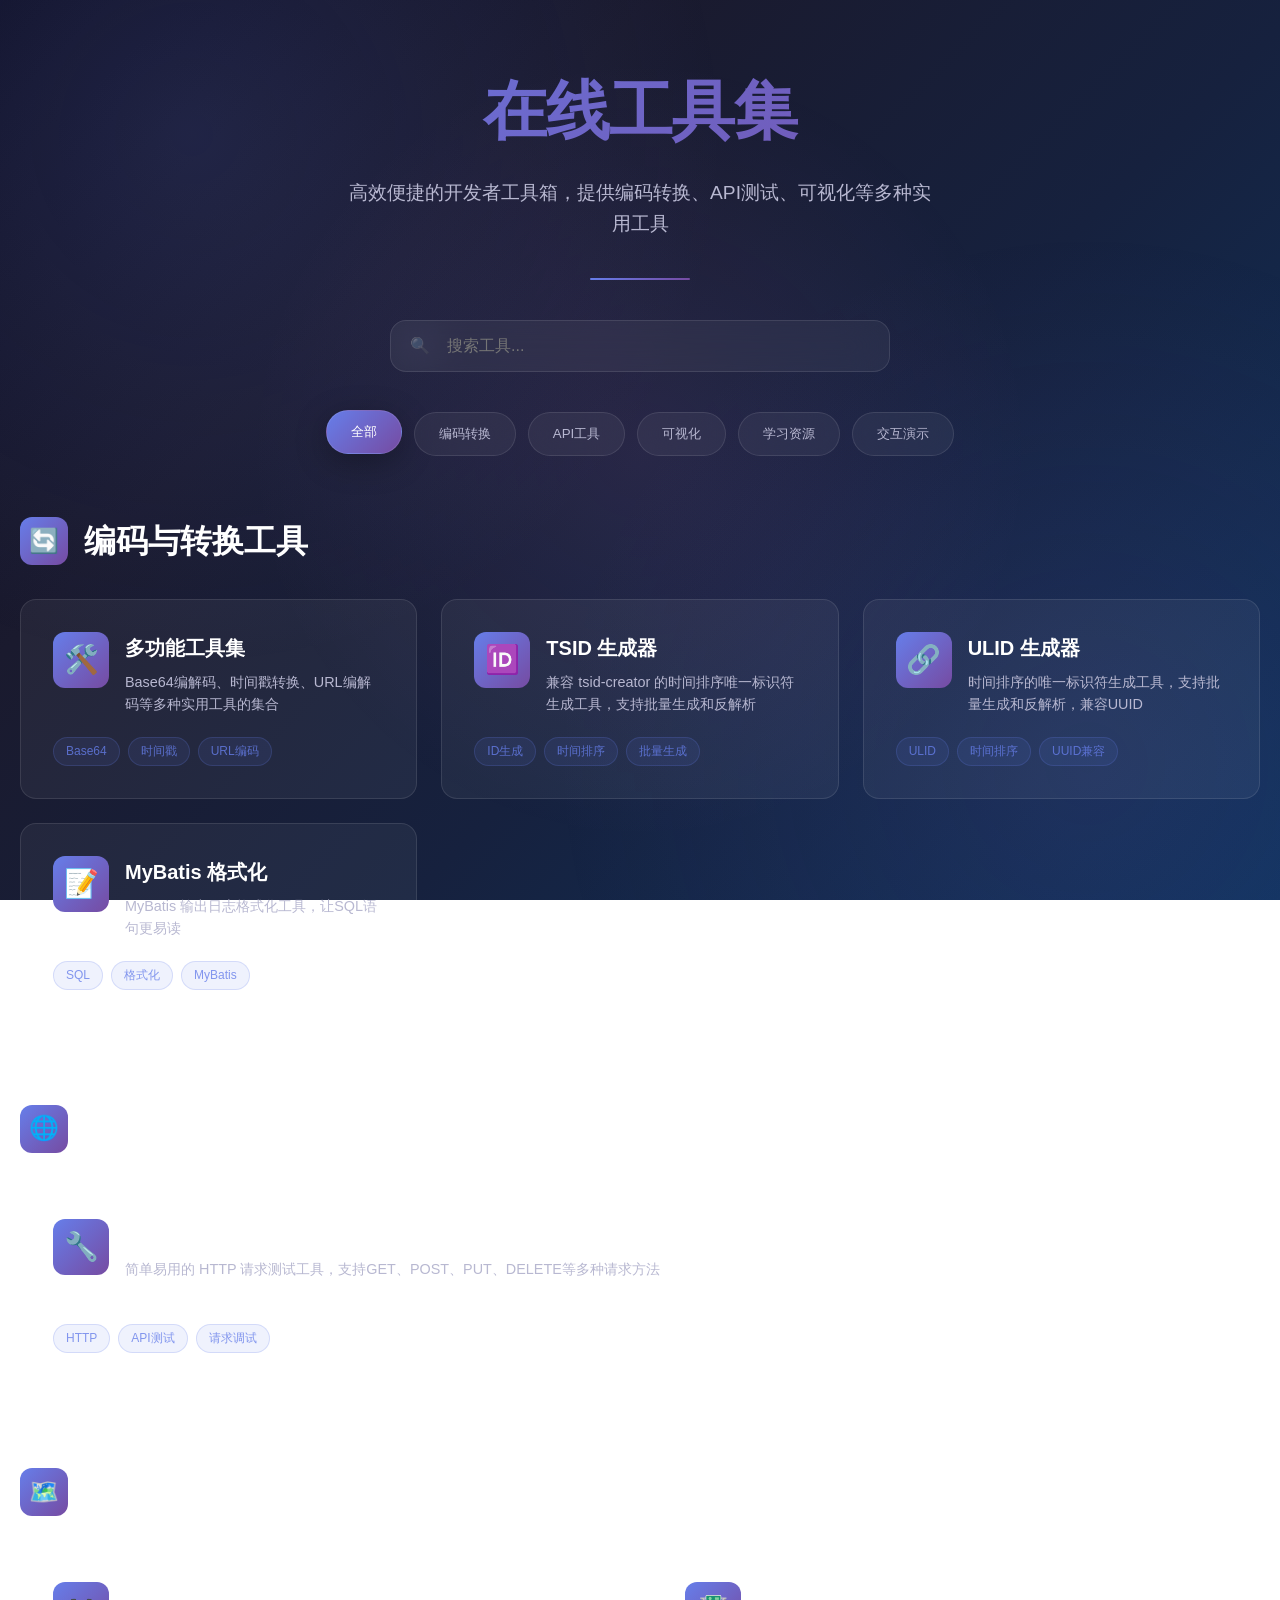
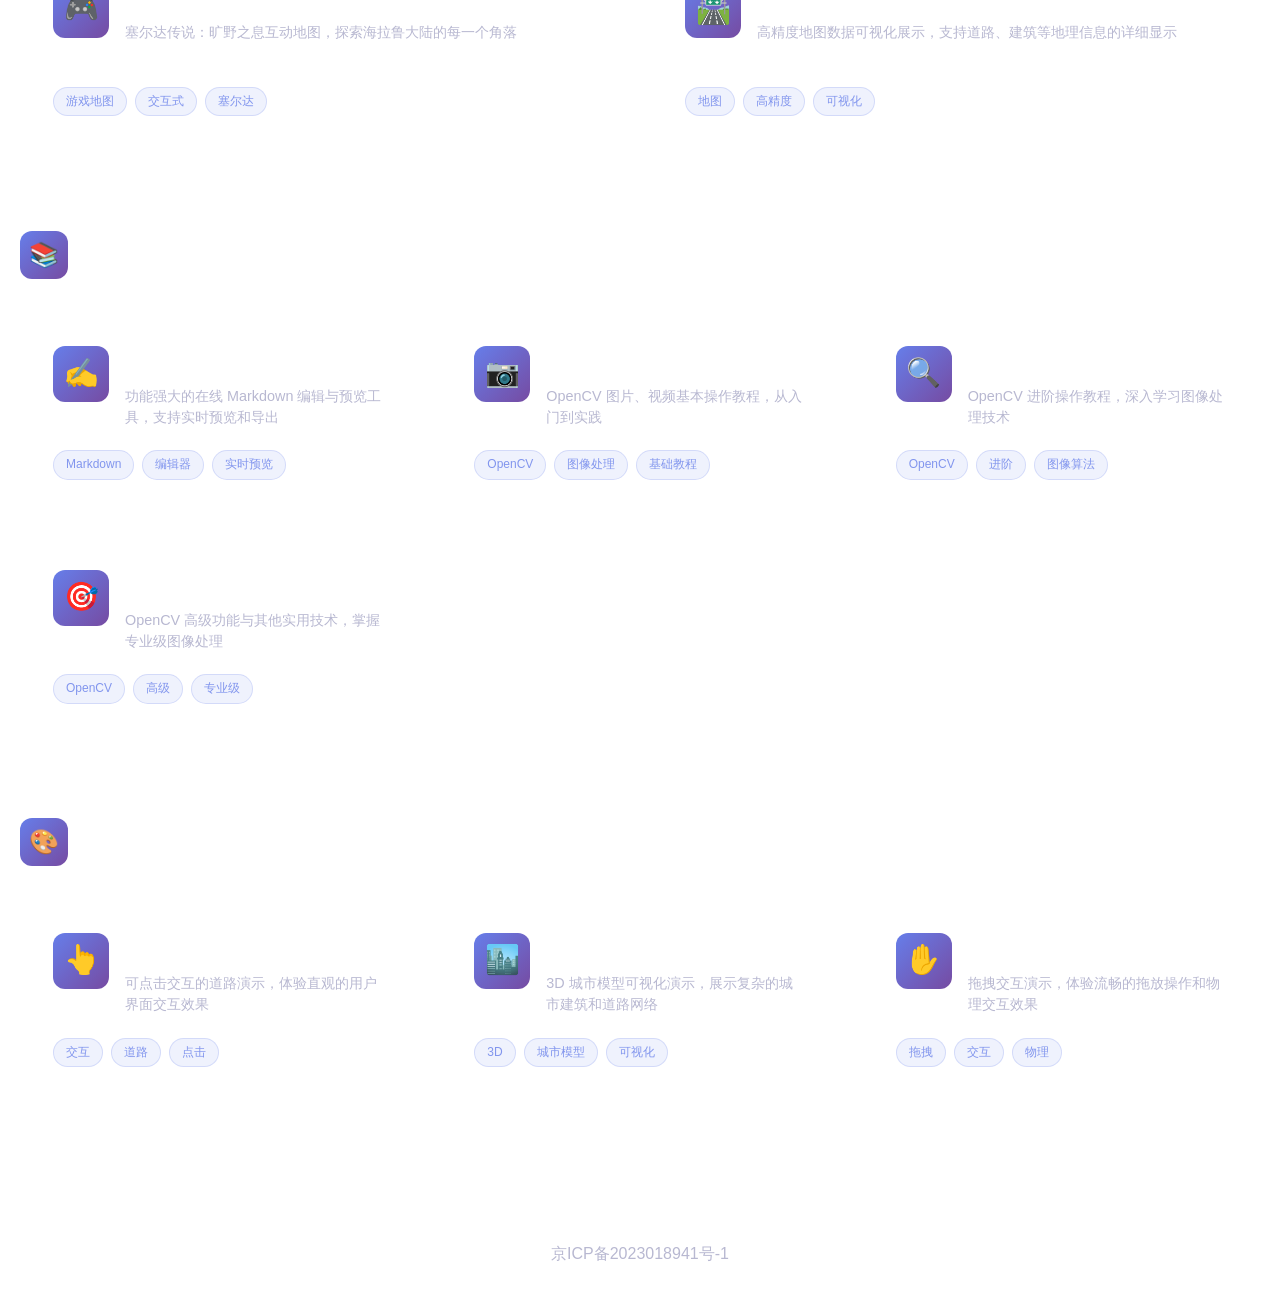
==== index.html @ 2cf4e33a "init" ====
<!DOCTYPE html>
<html lang="zh-CN">
<head>
    <meta charset="UTF-8">
    <meta name="viewport" content="width=device-width, initial-scale=1.0">
    <title>在线工具集 - 高效便捷的开发者工具箱</title>
    <script type="text/javascript">
        (function(c,l,a,r,i,t,y){
            c[a]=c[a]||function(){(c[a].q=c[a].q||[]).push(arguments)};
            t=l.createElement(r);t.async=1;t.src="https://www.clarity.ms/tag/"+i;
            y=l.getElementsByTagName(r)[0];y.parentNode.insertBefore(t,y);
        })(window, document, "clarity", "script", "nt3awcx6ci");
    </script>
    <style>
        :root {
            --primary: linear-gradient(135deg, #667eea 0%, #764ba2 100%);
            --secondary: linear-gradient(135deg, #f093fb 0%, #f5576c 100%);
            --success: linear-gradient(135deg, #4facfe 0%, #00f2fe 100%);
            --warning: linear-gradient(135deg, #43e97b 0%, #38f9d7 100%);
            --info: linear-gradient(135deg, #fa709a 0%, #fee140 100%);
            --dark: linear-gradient(135deg, #2c3e50 0%, #34495e 100%);
            
            --bg-primary: #0f0f23;
            --bg-secondary: #1a1a2e;
            --bg-card: rgba(255, 255, 255, 0.05);
            --text-primary: #ffffff;
            --text-secondary: #b8b8d1;
            --border: rgba(255, 255, 255, 0.1);
            --shadow: 0 8px 32px rgba(0, 0, 0, 0.3);
            --shadow-hover: 0 16px 64px rgba(0, 0, 0, 0.4);
            
            --radius: 16px;
            --transition: all 0.4s cubic-bezier(0.25, 0.46, 0.45, 0.94);
        }

        * {
            margin: 0;
            padding: 0;
            box-sizing: border-box;
        }

        body {
            font-family: 'SF Pro Display', -apple-system, BlinkMacSystemFont, 'Segoe UI', Roboto, sans-serif;
            background: var(--bg-primary);
            color: var(--text-primary);
            line-height: 1.6;
            overflow-x: hidden;
        }

        /* 粒子背景画布 */
        #particles-canvas {
            position: fixed;
            top: 0;
            left: 0;
            width: 100%;
            height: 100%;
            z-index: -2;
            pointer-events: none;
        }

        /* 背景渐变 */
        body {
            background: linear-gradient(135deg, #0f0f23 0%, #1a1a2e 30%, #16213e 60%, #0f3460 100%);
            background-attachment: fixed;
        }

        /* 环境光效 */
        body::before {
            content: '';
            position: fixed;
            top: 0;
            left: 0;
            width: 100%;
            height: 100%;
            background: 
                radial-gradient(circle at 15% 15%, rgba(102, 126, 234, 0.15) 0%, transparent 40%),
                radial-gradient(circle at 85% 85%, rgba(118, 75, 162, 0.12) 0%, transparent 40%),
                radial-gradient(circle at 50% 50%, rgba(240, 147, 251, 0.08) 0%, transparent 50%);
            z-index: -1;
            animation: ambientPulse 15s ease-in-out infinite alternate;
            pointer-events: none;
        }

        @keyframes ambientPulse {
            0% { 
                opacity: 0.4;
                transform: scale(0.95);
            }
            100% { 
                opacity: 0.8;
                transform: scale(1.05);
            }
        }

        /* 流星效果 */
        .meteor {
            position: fixed;
            width: 3px;
            height: 3px;
            background: radial-gradient(circle, #ffffff 0%, rgba(102, 126, 234, 0.8) 70%, transparent 100%);
            border-radius: 50%;
            z-index: -1;
            pointer-events: none;
        }

        .meteor::before {
            content: '';
            position: absolute;
            top: 50%;
            left: 50%;
            width: 80px;
            height: 2px;
            background: linear-gradient(90deg, rgba(255, 255, 255, 0.9) 0%, rgba(102, 126, 234, 0.6) 50%, transparent 100%);
            transform: translate(-50%, -50%) rotate(45deg);
            border-radius: 2px;
            box-shadow: 0 0 10px rgba(102, 126, 234, 0.5);
        }

        @keyframes meteorFly {
            0% {
                transform: translate(-100px, 100px);
                opacity: 0;
            }
            10% {
                opacity: 1;
            }
            90% {
                opacity: 1;
            }
            100% {
                transform: translate(calc(100vw + 100px), -100px);
                opacity: 0;
            }
        }

        .container {
            max-width: 1400px;
            margin: 0 auto;
            padding: 0 20px;
        }

        /* 头部区域 */
        .header {
            text-align: center;
            padding: 60px 0 40px;
            position: relative;
        }

        .header::after {
            content: '';
            position: absolute;
            bottom: 0;
            left: 50%;
            transform: translateX(-50%);
            width: 100px;
            height: 2px;
            background: var(--primary);
            border-radius: 2px;
        }

        .header h1 {
            font-size: clamp(2.5rem, 5vw, 4rem);
            font-weight: 700;
            background: var(--primary);
            -webkit-background-clip: text;
            background-clip: text;
            -webkit-text-fill-color: transparent;
            margin-bottom: 16px;
            letter-spacing: -0.02em;
        }

        .header p {
            font-size: 1.2rem;
            color: var(--text-secondary);
            max-width: 600px;
            margin: 0 auto;
        }

        /* 搜索框 */
        .search-container {
            max-width: 500px;
            margin: 40px auto;
            position: relative;
        }

        .search-box {
            width: 100%;
            padding: 16px 24px 16px 56px;
            background: var(--bg-card);
            border: 1px solid var(--border);
            border-radius: var(--radius);
            color: var(--text-primary);
            font-size: 16px;
            backdrop-filter: blur(20px);
            transition: var(--transition);
        }

        .search-box:focus {
            outline: none;
            border-color: rgba(102, 126, 234, 0.5);
            box-shadow: 0 0 0 4px rgba(102, 126, 234, 0.1);
        }

        .search-icon {
            position: absolute;
            left: 20px;
            top: 50%;
            transform: translateY(-50%);
            color: var(--text-secondary);
        }

        /* 分类导航 */
        .category-nav {
            display: flex;
            justify-content: center;
            gap: 12px;
            margin: 40px 0;
            flex-wrap: wrap;
        }

        .category-btn {
            padding: 12px 24px;
            background: var(--bg-card);
            border: 1px solid var(--border);
            border-radius: 50px;
            color: var(--text-secondary);
            text-decoration: none;
            font-weight: 500;
            transition: var(--transition);
            backdrop-filter: blur(20px);
            cursor: pointer;
        }

        .category-btn:hover,
        .category-btn.active {
            background: var(--primary);
            color: white;
            transform: translateY(-2px);
            box-shadow: var(--shadow);
        }

        /* 工具网格 */
        .tools-section {
            margin: 60px 0;
        }

        .category-section {
            margin-bottom: 80px;
            opacity: 0;
            transform: translateY(30px);
            animation: fadeInUp 0.6s ease forwards;
        }

        .category-section:nth-child(2) { animation-delay: 0.1s; }
        .category-section:nth-child(3) { animation-delay: 0.2s; }
        .category-section:nth-child(4) { animation-delay: 0.3s; }
        .category-section:nth-child(5) { animation-delay: 0.4s; }

        @keyframes fadeInUp {
            to {
                opacity: 1;
                transform: translateY(0);
            }
        }

        .category-title {
            font-size: 2rem;
            font-weight: 600;
            margin-bottom: 32px;
            display: flex;
            align-items: center;
            gap: 16px;
        }

        .category-icon {
            width: 48px;
            height: 48px;
            background: var(--primary);
            border-radius: 12px;
            display: flex;
            align-items: center;
            justify-content: center;
            font-size: 24px;
        }

        .tools-grid {
            display: grid;
            grid-template-columns: repeat(auto-fit, minmax(320px, 1fr));
            gap: 24px;
        }

        /* 工具卡片 */
        .tool-card {
            background: var(--bg-card);
            border: 1px solid var(--border);
            border-radius: var(--radius);
            padding: 32px;
            text-decoration: none;
            color: inherit;
            transition: var(--transition);
            backdrop-filter: blur(20px);
            position: relative;
            overflow: hidden;
            cursor: pointer;
            height: 200px;
            display: flex;
            flex-direction: column;
            justify-content: space-between;
        }

        .tool-card::before {
            content: '';
            position: absolute;
            top: 0;
            left: 0;
            right: 0;
            height: 4px;
            background: var(--primary);
            transform: scaleX(0);
            transition: var(--transition);
        }

        .tool-card:hover {
            transform: translateY(-12px) scale(1.02);
            box-shadow: 
                var(--shadow-hover),
                0 0 40px rgba(102, 126, 234, 0.15),
                inset 0 1px 0 rgba(255, 255, 255, 0.1);
            border-color: rgba(102, 126, 234, 0.4);
        }

        .tool-card:hover::before {
            transform: scaleX(1);
            background: linear-gradient(90deg, 
                rgba(102, 126, 234, 0.8) 0%, 
                rgba(118, 75, 162, 0.8) 50%, 
                rgba(102, 126, 234, 0.8) 100%);
            animation: gradientShift 2s ease-in-out infinite;
        }

        .tool-card:hover .tool-icon {
            transform: scale(1.1) rotate(5deg);
            box-shadow: 0 8px 25px rgba(102, 126, 234, 0.3);
        }

        .tool-card:hover .tool-info h3 {
            color: rgba(102, 126, 234, 0.9);
        }

        @keyframes gradientShift {
            0%, 100% { 
                background: linear-gradient(90deg, 
                    rgba(102, 126, 234, 0.8) 0%, 
                    rgba(118, 75, 162, 0.8) 50%, 
                    rgba(102, 126, 234, 0.8) 100%);
            }
            50% { 
                background: linear-gradient(90deg, 
                    rgba(118, 75, 162, 0.8) 0%, 
                    rgba(240, 147, 251, 0.8) 50%, 
                    rgba(118, 75, 162, 0.8) 100%);
            }
        }

        .tool-header {
            display: flex;
            align-items: flex-start;
            gap: 16px;
            margin-bottom: 16px;
        }

        .tool-icon {
            width: 56px;
            height: 56px;
            background: var(--primary);
            border-radius: 12px;
            display: flex;
            align-items: center;
            justify-content: center;
            font-size: 28px;
            flex-shrink: 0;
        }

        .tool-info h3 {
            font-size: 1.25rem;
            font-weight: 600;
            margin-bottom: 8px;
            color: var(--text-primary);
        }

        .tool-info p {
            color: var(--text-secondary);
            font-size: 0.9rem;
            line-height: 1.5;
        }

        .tool-tags {
            display: flex;
            gap: 8px;
            flex-wrap: wrap;
            margin-top: auto;
        }

        .tool-tag {
            padding: 4px 12px;
            background: rgba(102, 126, 234, 0.1);
            border: 1px solid rgba(102, 126, 234, 0.2);
            border-radius: 20px;
            font-size: 0.75rem;
            color: rgba(102, 126, 234, 0.8);
        }

        /* 底部 */
        .footer {
            text-align: center;
            padding: 60px 0 40px;
            border-top: 1px solid var(--border);
            margin-top: 80px;
        }

        .footer a {
            color: var(--text-secondary);
            text-decoration: none;
            transition: var(--transition);
        }

        .footer a:hover {
            color: var(--text-primary);
        }

        /* 响应式设计 */
        @media (max-width: 768px) {
            .container {
                padding: 0 16px;
            }

            .header {
                padding: 40px 0 30px;
            }

            .tools-grid {
                grid-template-columns: 1fr;
                gap: 16px;
            }

            .tool-card {
                padding: 24px;
                height: auto;
                min-height: 160px;
            }

            .category-nav {
                gap: 8px;
            }

            .category-btn {
                padding: 8px 16px;
                font-size: 0.9rem;
            }
        }

        /* 隐藏类 */
        .hidden {
            display: none !important;
        }

        /* 加载动画 */
        .loading {
            opacity: 0.6;
            pointer-events: none;
        }
    </style>
</head>
<body>
    <div class="container">
        <!-- 头部区域 -->
        <header class="header">
            <h1>在线工具集</h1>
            <p>高效便捷的开发者工具箱，提供编码转换、API测试、可视化等多种实用工具</p>
        </header>

        <!-- 搜索框 -->
        <div class="search-container">
            <div class="search-icon">🔍</div>
            <input type="text" class="search-box" placeholder="搜索工具..." id="searchInput">
        </div>

        <!-- 分类导航 -->
        <nav class="category-nav">
            <button class="category-btn active" data-category="all">全部</button>
            <button class="category-btn" data-category="encoding">编码转换</button>
            <button class="category-btn" data-category="api">API工具</button>
            <button class="category-btn" data-category="visual">可视化</button>
            <button class="category-btn" data-category="learning">学习资源</button>
            <button class="category-btn" data-category="demo">交互演示</button>
        </nav>

        <!-- 工具区域 -->
        <main class="tools-section">
            <!-- 编码转换工具 -->
            <section class="category-section" data-category="encoding">
                <h2 class="category-title">
                    <div class="category-icon">🔄</div>
                    编码与转换工具
                </h2>
                <div class="tools-grid">
                    <a href="tools/multi-tools.html" class="tool-card">
                        <div class="tool-header">
                            <div class="tool-icon">🛠️</div>
                            <div class="tool-info">
                                <h3>多功能工具集</h3>
                                <p>Base64编解码、时间戳转换、URL编解码等多种实用工具的集合</p>
                            </div>
                        </div>
                        <div class="tool-tags">
                            <span class="tool-tag">Base64</span>
                            <span class="tool-tag">时间戳</span>
                            <span class="tool-tag">URL编码</span>
                        </div>
                    </a>

                    <a href="tools/js-tsid.html" class="tool-card">
                        <div class="tool-header">
                            <div class="tool-icon">🆔</div>
                            <div class="tool-info">
                                <h3>TSID 生成器</h3>
                                <p>兼容 tsid-creator 的时间排序唯一标识符生成工具，支持批量生成和反解析</p>
                            </div>
                        </div>
                        <div class="tool-tags">
                            <span class="tool-tag">ID生成</span>
                            <span class="tool-tag">时间排序</span>
                            <span class="tool-tag">批量生成</span>
                        </div>
                    </a>

                    <a href="tools/js-ulid.html" class="tool-card">
                        <div class="tool-header">
                            <div class="tool-icon">🔗</div>
                            <div class="tool-info">
                                <h3>ULID 生成器</h3>
                                <p>时间排序的唯一标识符生成工具，支持批量生成和反解析，兼容UUID</p>
                            </div>
                        </div>
                        <div class="tool-tags">
                            <span class="tool-tag">ULID</span>
                            <span class="tool-tag">时间排序</span>
                            <span class="tool-tag">UUID兼容</span>
                        </div>
                    </a>

                    <a href="tools/mybatis-format.html" class="tool-card">
                        <div class="tool-header">
                            <div class="tool-icon">📝</div>
                            <div class="tool-info">
                                <h3>MyBatis 格式化</h3>
                                <p>MyBatis 输出日志格式化工具，让SQL语句更易读</p>
                            </div>
                        </div>
                        <div class="tool-tags">
                            <span class="tool-tag">SQL</span>
                            <span class="tool-tag">格式化</span>
                            <span class="tool-tag">MyBatis</span>
                        </div>
                    </a>
                </div>
            </section>

            <!-- API工具 -->
            <section class="category-section" data-category="api">
                <h2 class="category-title">
                    <div class="category-icon">🌐</div>
                    API 与测试工具
                </h2>
                <div class="tools-grid">
                    <a href="tools/https-test.html" class="tool-card">
                        <div class="tool-header">
                            <div class="tool-icon">🔧</div>
                            <div class="tool-info">
                                <h3>API 测试工具</h3>
                                <p>简单易用的 HTTP 请求测试工具，支持GET、POST、PUT、DELETE等多种请求方法</p>
                            </div>
                        </div>
                        <div class="tool-tags">
                            <span class="tool-tag">HTTP</span>
                            <span class="tool-tag">API测试</span>
                            <span class="tool-tag">请求调试</span>
                        </div>
                    </a>
                </div>
            </section>

            <!-- 可视化工具 -->
            <section class="category-section" data-category="visual">
                <h2 class="category-title">
                    <div class="category-icon">🗺️</div>
                    地图与可视化
                </h2>
                <div class="tools-grid">
                    <a href="botw/index.html" class="tool-card">
                        <div class="tool-header">
                            <div class="tool-icon">🎮</div>
                            <div class="tool-info">
                                <h3>旷野之息地图</h3>
                                <p>塞尔达传说：旷野之息互动地图，探索海拉鲁大陆的每一个角落</p>
                            </div>
                        </div>
                        <div class="tool-tags">
                            <span class="tool-tag">游戏地图</span>
                            <span class="tool-tag">交互式</span>
                            <span class="tool-tag">塞尔达</span>
                        </div>
                    </a>

                    <a href="hdmap/" class="tool-card">
                        <div class="tool-header">
                            <div class="tool-icon">🛣️</div>
                            <div class="tool-info">
                                <h3>高精度地图</h3>
                                <p>高精度地图数据可视化展示，支持道路、建筑等地理信息的详细显示</p>
                            </div>
                        </div>
                        <div class="tool-tags">
                            <span class="tool-tag">地图</span>
                            <span class="tool-tag">高精度</span>
                            <span class="tool-tag">可视化</span>
                        </div>
                    </a>
                </div>
            </section>

            <!-- 学习资源 -->
            <section class="category-section" data-category="learning">
                <h2 class="category-title">
                    <div class="category-icon">📚</div>
                    学习资源
                </h2>
                <div class="tools-grid">
                    <a href="https://md.aclickall.com/" class="tool-card">
                        <div class="tool-header">
                            <div class="tool-icon">✍️</div>
                            <div class="tool-info">
                                <h3>Markdown 编辑器</h3>
                                <p>功能强大的在线 Markdown 编辑与预览工具，支持实时预览和导出</p>
                            </div>
                        </div>
                        <div class="tool-tags">
                            <span class="tool-tag">Markdown</span>
                            <span class="tool-tag">编辑器</span>
                            <span class="tool-tag">实时预览</span>
                        </div>
                    </a>

                    <a href="study/opencv/OpenCV 教程（1）：图片、视频基本操作.html" class="tool-card">
                        <div class="tool-header">
                            <div class="tool-icon">📷</div>
                            <div class="tool-info">
                                <h3>OpenCV 基础教程</h3>
                                <p>OpenCV 图片、视频基本操作教程，从入门到实践</p>
                            </div>
                        </div>
                        <div class="tool-tags">
                            <span class="tool-tag">OpenCV</span>
                            <span class="tool-tag">图像处理</span>
                            <span class="tool-tag">基础教程</span>
                        </div>
                    </a>

                    <a href="study/opencv/OpenCV 教程（2）：进阶操作.html" class="tool-card">
                        <div class="tool-header">
                            <div class="tool-icon">🔍</div>
                            <div class="tool-info">
                                <h3>OpenCV 进阶教程</h3>
                                <p>OpenCV 进阶操作教程，深入学习图像处理技术</p>
                            </div>
                        </div>
                        <div class="tool-tags">
                            <span class="tool-tag">OpenCV</span>
                            <span class="tool-tag">进阶</span>
                            <span class="tool-tag">图像算法</span>
                        </div>
                    </a>

                    <a href="study/opencv/OpenCV 教程（3）：高级与其他.html" class="tool-card">
                        <div class="tool-header">
                            <div class="tool-icon">🎯</div>
                            <div class="tool-info">
                                <h3>OpenCV 高级教程</h3>
                                <p>OpenCV 高级功能与其他实用技术，掌握专业级图像处理</p>
                            </div>
                        </div>
                        <div class="tool-tags">
                            <span class="tool-tag">OpenCV</span>
                            <span class="tool-tag">高级</span>
                            <span class="tool-tag">专业级</span>
                        </div>
                    </a>
                </div>
            </section>

            <!-- 交互演示 -->
            <section class="category-section" data-category="demo">
                <h2 class="category-title">
                    <div class="category-icon">🎨</div>
                    交互演示
                </h2>
                <div class="tools-grid">
                    <a href="sandbox/click.html" class="tool-card">
                        <div class="tool-header">
                            <div class="tool-icon">👆</div>
                            <div class="tool-info">
                                <h3>可交互道路</h3>
                                <p>可点击交互的道路演示，体验直观的用户界面交互效果</p>
                            </div>
                        </div>
                        <div class="tool-tags">
                            <span class="tool-tag">交互</span>
                            <span class="tool-tag">道路</span>
                            <span class="tool-tag">点击</span>
                        </div>
                    </a>

                    <a href="sandbox/city.html" class="tool-card">
                        <div class="tool-header">
                            <div class="tool-icon">🏙️</div>
                            <div class="tool-info">
                                <h3>复杂城市模型</h3>
                                <p>3D 城市模型可视化演示，展示复杂的城市建筑和道路网络</p>
                            </div>
                        </div>
                        <div class="tool-tags">
                            <span class="tool-tag">3D</span>
                            <span class="tool-tag">城市模型</span>
                            <span class="tool-tag">可视化</span>
                        </div>
                    </a>

                    <a href="sandbox/drag.html" class="tool-card">
                        <div class="tool-header">
                            <div class="tool-icon">✋</div>
                            <div class="tool-info">
                                <h3>拖动物体到道路</h3>
                                <p>拖拽交互演示，体验流畅的拖放操作和物理交互效果</p>
                            </div>
                        </div>
                        <div class="tool-tags">
                            <span class="tool-tag">拖拽</span>
                            <span class="tool-tag">交互</span>
                            <span class="tool-tag">物理</span>
                        </div>
                    </a>
                </div>
            </section>
        </main>

        <!-- 底部 -->
        <footer class="footer">
            <p><a href="https://beian.miit.gov.cn/" target="_blank">京ICP备2023018941号-1</a></p>
        </footer>
    </div>

    <script>
        // 搜索功能
        const searchInput = document.getElementById('searchInput');
        const toolCards = document.querySelectorAll('.tool-card');
        const categoryBtns = document.querySelectorAll('.category-btn');
        const categorySections = document.querySelectorAll('.category-section');

        // 搜索功能
        searchInput.addEventListener('input', function() {
            const searchTerm = this.value.toLowerCase();
            
            toolCards.forEach(card => {
                const title = card.querySelector('h3').textContent.toLowerCase();
                const description = card.querySelector('p').textContent.toLowerCase();
                const tags = Array.from(card.querySelectorAll('.tool-tag')).map(tag => tag.textContent.toLowerCase()).join(' ');
                
                const isMatch = title.includes(searchTerm) || 
                               description.includes(searchTerm) || 
                               tags.includes(searchTerm);
                
                card.style.display = isMatch ? 'block' : 'none';
            });

            // 隐藏空的分类
            categorySections.forEach(section => {
                const visibleCards = section.querySelectorAll('.tool-card[style="display: block"], .tool-card:not([style*="display: none"])');
                section.style.display = visibleCards.length > 0 ? 'block' : 'none';
            });
        });

        // 分类筛选
        categoryBtns.forEach(btn => {
            btn.addEventListener('click', function() {
                const category = this.dataset.category;
                
                // 更新按钮状态
                categoryBtns.forEach(b => b.classList.remove('active'));
                this.classList.add('active');
                
                // 清空搜索
                searchInput.value = '';
                
                // 显示/隐藏分类
                if (category === 'all') {
                    categorySections.forEach(section => {
                        section.style.display = 'block';
                    });
                    toolCards.forEach(card => {
                        card.style.display = 'block';
                    });
                } else {
                    categorySections.forEach(section => {
                        const shouldShow = section.dataset.category === category;
                        section.style.display = shouldShow ? 'block' : 'none';
                    });
                }
            });
        });

        // 卡片点击效果
        toolCards.forEach(card => {
            card.addEventListener('click', function(e) {
                // 添加点击动画
                this.style.transform = 'translateY(-8px) scale(0.98)';
                setTimeout(() => {
                    this.style.transform = '';
                }, 150);
            });
        });

        // 平滑滚动到顶部
        function scrollToTop() {
            window.scrollTo({
                top: 0,
                behavior: 'smooth'
            });
        }

        // 键盘快捷键
        document.addEventListener('keydown', function(e) {
            // Ctrl/Cmd + K 聚焦搜索框
            if ((e.ctrlKey || e.metaKey) && e.key === 'k') {
                e.preventDefault();
                searchInput.focus();
            }
            
            // ESC 清空搜索
            if (e.key === 'Escape') {
                searchInput.value = '';
                searchInput.dispatchEvent(new Event('input'));
                searchInput.blur();
            }
        });

        // 添加搜索框提示
        searchInput.addEventListener('focus', function() {
            this.placeholder = '输入工具名称、描述或标签进行搜索...';
        });

        searchInput.addEventListener('blur', function() {
            this.placeholder = '搜索工具...';
        });

        // 粒子效果系统
        class ParticleSystem {
            constructor() {
                this.canvas = document.getElementById('particles-canvas');
                if (!this.canvas) {
                    console.error('Canvas not found');
                    return;
                }
                
                this.ctx = this.canvas.getContext('2d');
                this.particles = [];
                this.particleCount = 120;
                this.connectionDistance = 120;
                this.mouse = { x: -1000, y: -1000 };
                
                this.resize();
                this.init();
                this.animate();
                
                window.addEventListener('resize', () => this.resize());
                document.addEventListener('mousemove', (e) => {
                    this.mouse.x = e.clientX;
                    this.mouse.y = e.clientY;
                });
                
                this.createMeteors();
            }
            
            resize() {
                this.canvas.width = window.innerWidth;
                this.canvas.height = window.innerHeight;
                this.init(); // 重新初始化粒子位置
            }
            
            init() {
                this.particles = [];
                for (let i = 0; i < this.particleCount; i++) {
                    this.particles.push({
                        x: Math.random() * this.canvas.width,
                        y: Math.random() * this.canvas.height,
                        vx: (Math.random() - 0.5) * 0.8,
                        vy: (Math.random() - 0.5) * 0.8,
                        size: Math.random() * 3 + 1,
                        opacity: Math.random() * 0.6 + 0.3,
                        color: this.getRandomColor(),
                        pulse: Math.random() * Math.PI * 2
                    });
                }
            }
            
            getRandomColor() {
                const colors = [
                    { r: 102, g: 126, b: 234 },
                    { r: 118, g: 75, b: 162 },
                    { r: 240, g: 147, b: 251 },
                    { r: 120, g: 219, b: 255 },
                    { r: 167, g: 243, b: 208 }
                ];
                return colors[Math.floor(Math.random() * colors.length)];
            }
            
            animate() {
                // 清除画布
                this.ctx.clearRect(0, 0, this.canvas.width, this.canvas.height);
                
                // 更新和绘制粒子
                this.particles.forEach((particle) => {
                    // 更新位置
                    particle.x += particle.vx;
                    particle.y += particle.vy;
                    particle.pulse += 0.02;
                    
                    // 边界反弹
                    if (particle.x <= 0 || particle.x >= this.canvas.width) {
                        particle.vx *= -1;
                        particle.x = Math.max(0, Math.min(this.canvas.width, particle.x));
                    }
                    if (particle.y <= 0 || particle.y >= this.canvas.height) {
                        particle.vy *= -1;
                        particle.y = Math.max(0, Math.min(this.canvas.height, particle.y));
                    }
                    
                    // 鼠标交互
                    const dx = this.mouse.x - particle.x;
                    const dy = this.mouse.y - particle.y;
                    const distance = Math.sqrt(dx * dx + dy * dy);
                    
                    if (distance < 150) {
                        const force = (150 - distance) / 150;
                        particle.x -= (dx / distance) * force * 2;
                        particle.y -= (dy / distance) * force * 2;
                    }
                    
                    // 计算脉冲效果
                    const pulseSize = particle.size + Math.sin(particle.pulse) * 0.5;
                    const pulseOpacity = particle.opacity + Math.sin(particle.pulse) * 0.2;
                    
                    // 绘制粒子光晕
                    const gradient = this.ctx.createRadialGradient(
                        particle.x, particle.y, 0,
                        particle.x, particle.y, pulseSize * 3
                    );
                    gradient.addColorStop(0, `rgba(${particle.color.r}, ${particle.color.g}, ${particle.color.b}, ${pulseOpacity})`);
                    gradient.addColorStop(0.5, `rgba(${particle.color.r}, ${particle.color.g}, ${particle.color.b}, ${pulseOpacity * 0.3})`);
                    gradient.addColorStop(1, `rgba(${particle.color.r}, ${particle.color.g}, ${particle.color.b}, 0)`);
                    
                    this.ctx.beginPath();
                    this.ctx.arc(particle.x, particle.y, pulseSize * 3, 0, Math.PI * 2);
                    this.ctx.fillStyle = gradient;
                    this.ctx.fill();
                    
                    // 绘制粒子核心
                    this.ctx.beginPath();
                    this.ctx.arc(particle.x, particle.y, pulseSize, 0, Math.PI * 2);
                    this.ctx.fillStyle = `rgba(${particle.color.r}, ${particle.color.g}, ${particle.color.b}, ${Math.min(1, pulseOpacity + 0.3)})`;
                    this.ctx.fill();
                });
                
                // 绘制连接线
                this.drawConnections();
                
                requestAnimationFrame(() => this.animate());
            }
            
            drawConnections() {
                for (let i = 0; i < this.particles.length; i++) {
                    for (let j = i + 1; j < this.particles.length; j++) {
                        const dx = this.particles[i].x - this.particles[j].x;
                        const dy = this.particles[i].y - this.particles[j].y;
                        const distance = Math.sqrt(dx * dx + dy * dy);
                        
                        if (distance < this.connectionDistance) {
                            const opacity = (1 - distance / this.connectionDistance) * 0.4;
                            
                            this.ctx.beginPath();
                            this.ctx.moveTo(this.particles[i].x, this.particles[i].y);
                            this.ctx.lineTo(this.particles[j].x, this.particles[j].y);
                            this.ctx.strokeStyle = `rgba(102, 126, 234, ${opacity})`;
                            this.ctx.lineWidth = 1;
                            this.ctx.stroke();
                        }
                    }
                }
            }
            
            createMeteors() {
                setInterval(() => {
                    if (Math.random() < 0.4) {
                        const meteor = document.createElement('div');
                        meteor.className = 'meteor';
                        meteor.style.left = (Math.random() * window.innerWidth) + 'px';
                        meteor.style.top = (Math.random() * window.innerHeight * 0.3) + 'px';
                        meteor.style.animation = `meteorFly ${Math.random() * 2 + 3}s linear forwards`;
                        document.body.appendChild(meteor);
                        
                        setTimeout(() => {
                            if (meteor.parentNode) {
                                meteor.parentNode.removeChild(meteor);
                            }
                        }, 5000);
                    }
                }, 2000);
            }
        }
        
        // 初始化粒子系统
        window.addEventListener('load', () => {
            setTimeout(() => {
                new ParticleSystem();
            }, 100);
        });
    </script>
</body>
</html>
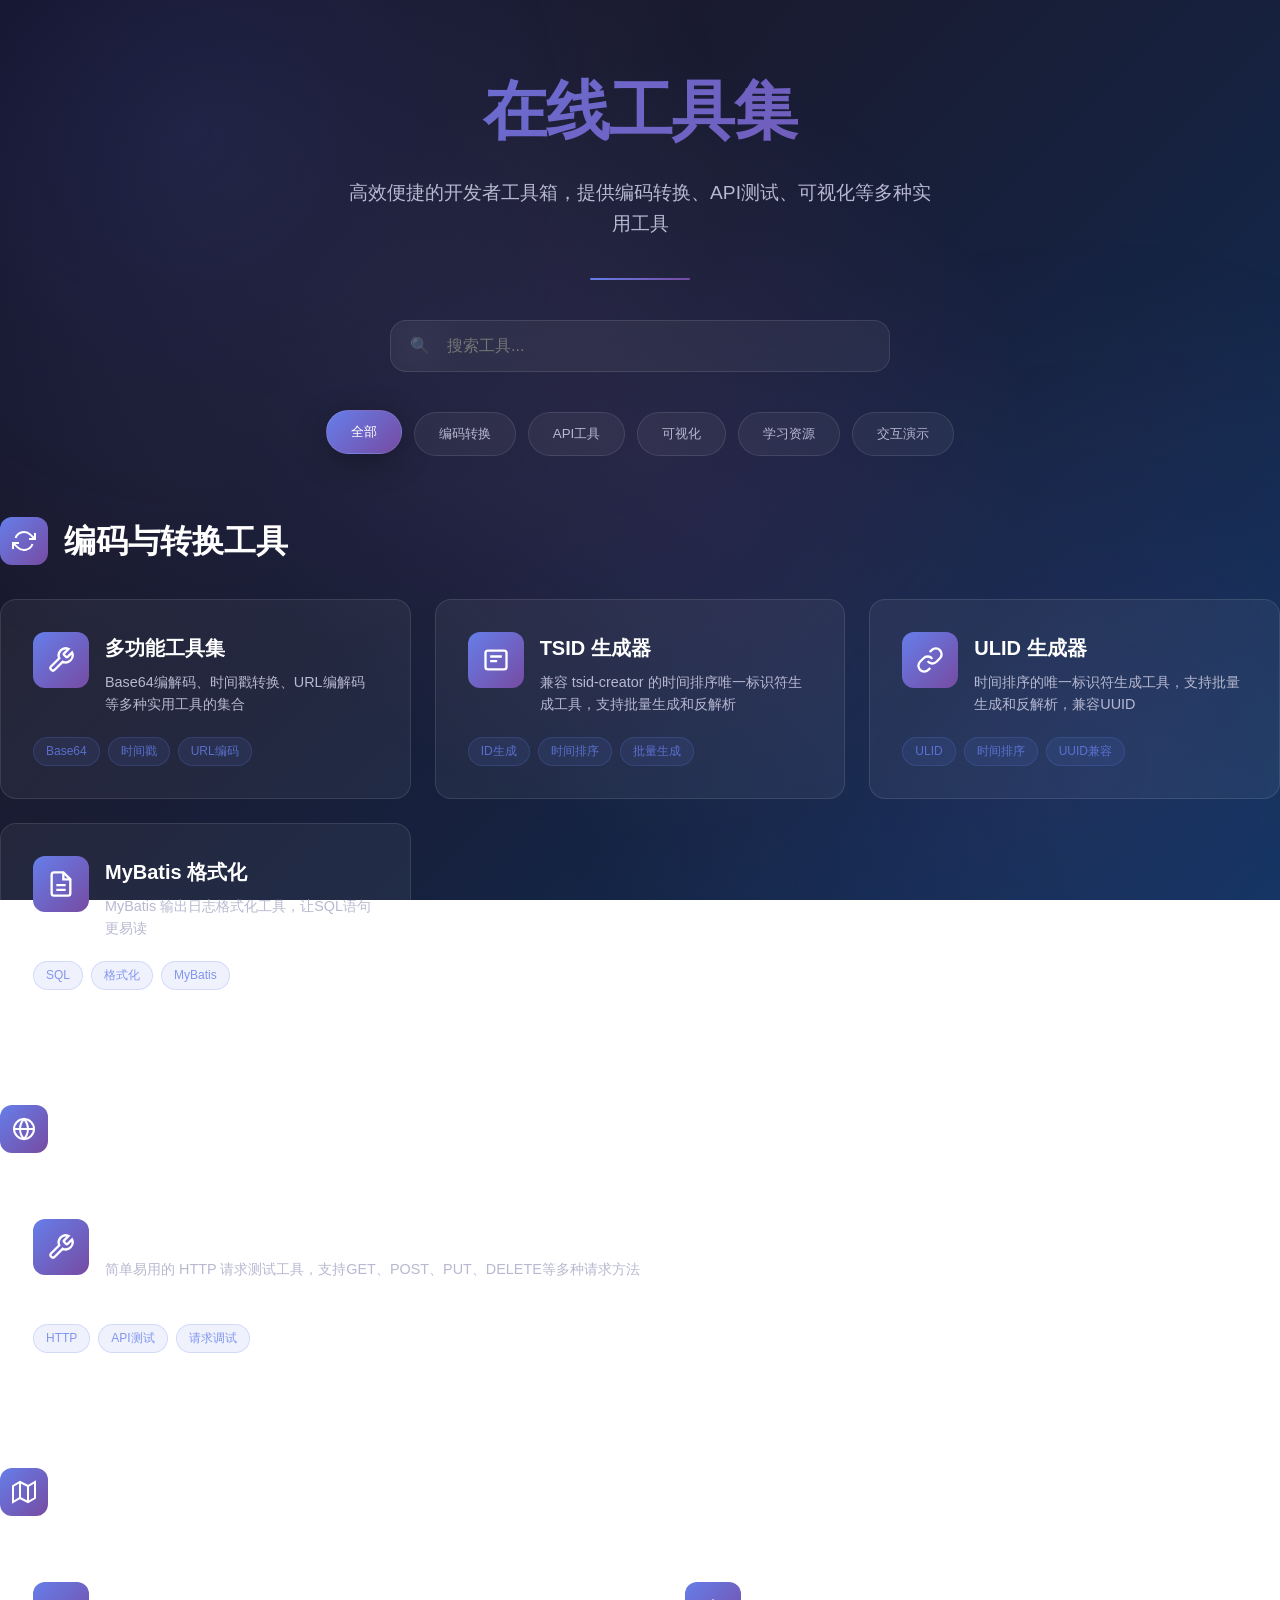
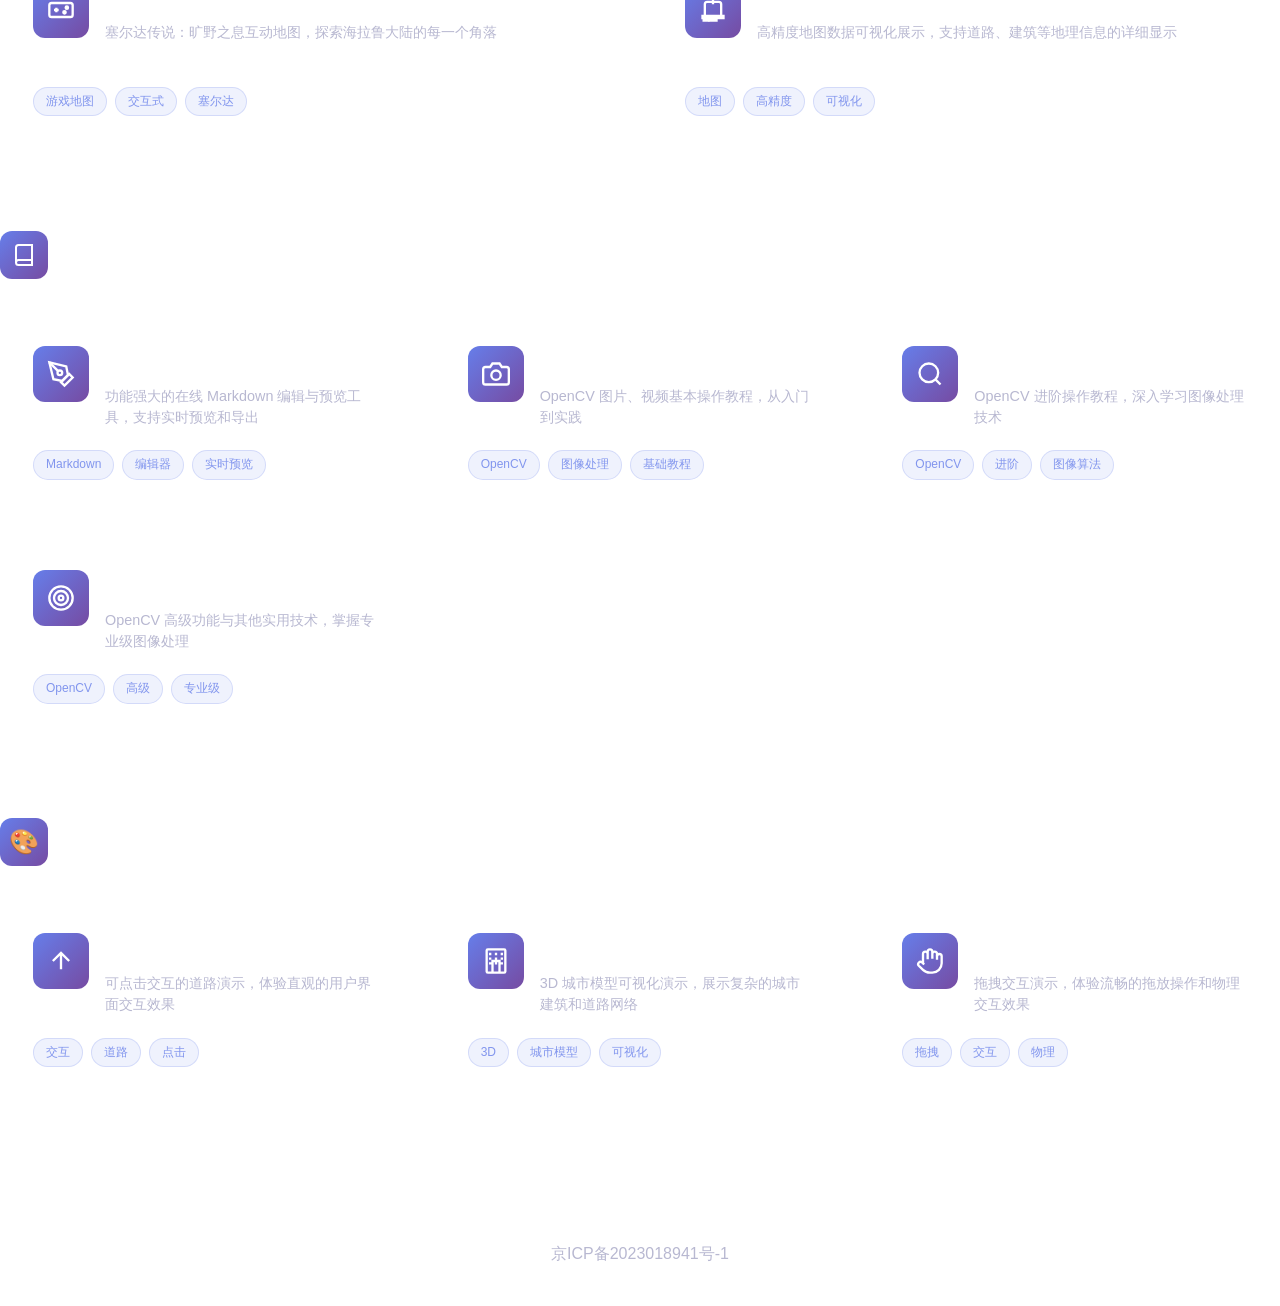
==== commit 4e345d54: "feat: 项目初始化与功能完善 - 添加主页面 index.html (工具导航页) - 添加 CLAUDE.md 项目指导文档 - 添加 README.md 项目说明 - 添加 .gitignor" ====
--- a/index.html
+++ b/index.html
@@ -40,22 +40,11 @@
         }
 
         body {
-            font-family: 'SF Pro Display', -apple-system, BlinkMacSystemFont, 'Segoe UI', Roboto, sans-serif;
+            font-family: -apple-system, BlinkMacSystemFont, 'Segoe UI', Roboto, 'Microsoft YaHei', sans-serif;
             background: var(--bg-primary);
             color: var(--text-primary);
             line-height: 1.6;
             overflow-x: hidden;
-        }
-
-        /* 粒子背景画布 */
-        #particles-canvas {
-            position: fixed;
-            top: 0;
-            left: 0;
-            width: 100%;
-            height: 100%;
-            z-index: -2;
-            pointer-events: none;
         }
 
         /* 背景渐变 */
@@ -91,36 +80,6 @@
                 transform: scale(1.05);
             }
         }
-
-        /* 流星效果 */
-        .meteor {
-            position: fixed;
-            width: 3px;
-            height: 3px;
-            background: radial-gradient(circle, #ffffff 0%, rgba(102, 126, 234, 0.8) 70%, transparent 100%);
-            border-radius: 50%;
-            z-index: -1;
-            pointer-events: none;
-        }
-
-        .meteor::before {
-            content: '';
-            position: absolute;
-            top: 50%;
-            left: 50%;
-            width: 80px;
-            height: 2px;
-            background: linear-gradient(90deg, rgba(255, 255, 255, 0.9) 0%, rgba(102, 126, 234, 0.6) 50%, transparent 100%);
-            transform: translate(-50%, -50%) rotate(45deg);
-            border-radius: 2px;
-            box-shadow: 0 0 10px rgba(102, 126, 234, 0.5);
-        }
-
-        @keyframes meteorFly {
-            0% {
-                transform: translate(-100px, 100px);
-                opacity: 0;
-            }
             10% {
                 opacity: 1;
             }
@@ -239,6 +198,11 @@
             box-shadow: var(--shadow);
         }
 
+        .category-btn:focus-visible {
+            outline: 2px solid rgba(102, 126, 234, 0.6);
+            outline-offset: 2px;
+        }
+
         /* 工具网格 */
         .tools-section {
             margin: 60px 0;
@@ -281,6 +245,19 @@
             align-items: center;
             justify-content: center;
             font-size: 24px;
+        }
+
+        .category-icon .icon-svg,
+        .tool-icon .icon-svg {
+            width: 24px;
+            height: 24px;
+            color: white;
+            flex-shrink: 0;
+        }
+
+        .tool-icon .icon-svg {
+            width: 28px;
+            height: 28px;
         }
 
         .tools-grid {
@@ -302,7 +279,7 @@
             position: relative;
             overflow: hidden;
             cursor: pointer;
-            height: 200px;
+            min-height: 200px;
             display: flex;
             flex-direction: column;
             justify-content: space-between;
@@ -347,6 +324,11 @@
             color: rgba(102, 126, 234, 0.9);
         }
 
+        .tool-card:focus-visible {
+            outline: 2px solid rgba(102, 126, 234, 0.6);
+            outline-offset: 4px;
+        }
+
         @keyframes gradientShift {
             0%, 100% { 
                 background: linear-gradient(90deg, 
@@ -469,6 +451,14 @@
             opacity: 0.6;
             pointer-events: none;
         }
+
+        @media (prefers-reduced-motion: reduce) {
+            *, *::before, *::after {
+                animation-duration: 0.01ms !important;
+                animation-iteration-count: 1 !important;
+                transition-duration: 0.01ms !important;
+            }
+        }
     </style>
 </head>
 <body>
@@ -500,13 +490,13 @@
             <!-- 编码转换工具 -->
             <section class="category-section" data-category="encoding">
                 <h2 class="category-title">
-                    <div class="category-icon">🔄</div>
+                    <div class="category-icon"><svg class="icon-svg" viewBox="0 0 24 24" fill="none" stroke="currentColor" stroke-width="2"><polyline points="23 4 23 10 17 10"/><polyline points="1 20 1 14 7 14"/><path d="M3.51 9a9 9 0 0 1 14.85-3.36L23 10M1 14l4.64 4.36A9 9 0 0 0 20.49 15"/></svg></div>
                     编码与转换工具
                 </h2>
                 <div class="tools-grid">
                     <a href="tools/multi-tools.html" class="tool-card">
                         <div class="tool-header">
-                            <div class="tool-icon">🛠️</div>
+                            <div class="tool-icon"><svg class="icon-svg" viewBox="0 0 24 24" fill="none" stroke="currentColor" stroke-width="2"><path d="M14.7 6.3a1 1 0 0 0 0 1.4l1.6 1.6a1 1 0 0 0 1.4 0l3.77-3.77a6 6 0 0 1-7.94 7.94l-6.91 6.91a2.12 2.12 0 0 1-3-3l6.91-6.91a6 6 0 0 1 7.94-7.94l-3.76 3.76z"/></svg></div>
                             <div class="tool-info">
                                 <h3>多功能工具集</h3>
                                 <p>Base64编解码、时间戳转换、URL编解码等多种实用工具的集合</p>
@@ -521,7 +511,7 @@
 
                     <a href="tools/js-tsid.html" class="tool-card">
                         <div class="tool-header">
-                            <div class="tool-icon">🆔</div>
+                            <div class="tool-icon"><svg class="icon-svg" viewBox="0 0 24 24" fill="none" stroke="currentColor" stroke-width="2"><rect x="3" y="4" width="18" height="16" rx="2"/><line x1="7" y1="9" x2="17" y2="9"/><line x1="7" y1="13" x2="13" y2="13"/></svg></div>
                             <div class="tool-info">
                                 <h3>TSID 生成器</h3>
                                 <p>兼容 tsid-creator 的时间排序唯一标识符生成工具，支持批量生成和反解析</p>
@@ -536,7 +526,7 @@
 
                     <a href="tools/js-ulid.html" class="tool-card">
                         <div class="tool-header">
-                            <div class="tool-icon">🔗</div>
+                            <div class="tool-icon"><svg class="icon-svg" viewBox="0 0 24 24" fill="none" stroke="currentColor" stroke-width="2"><path d="M10 13a5 5 0 0 0 7.54.54l3-3a5 5 0 0 0-7.07-7.07l-1.72 1.71"/><path d="M14 11a5 5 0 0 0-7.54-.54l-3 3a5 5 0 0 0 7.07 7.07l1.71-1.71"/></svg></div>
                             <div class="tool-info">
                                 <h3>ULID 生成器</h3>
                                 <p>时间排序的唯一标识符生成工具，支持批量生成和反解析，兼容UUID</p>
@@ -551,7 +541,7 @@
 
                     <a href="tools/mybatis-format.html" class="tool-card">
                         <div class="tool-header">
-                            <div class="tool-icon">📝</div>
+                            <div class="tool-icon"><svg class="icon-svg" viewBox="0 0 24 24" fill="none" stroke="currentColor" stroke-width="2"><path d="M14 2H6a2 2 0 0 0-2 2v16a2 2 0 0 0 2 2h12a2 2 0 0 0 2-2V8z"/><polyline points="14 2 14 8 20 8"/><line x1="16" y1="13" x2="8" y2="13"/><line x1="16" y1="17" x2="8" y2="17"/></svg></div>
                             <div class="tool-info">
                                 <h3>MyBatis 格式化</h3>
                                 <p>MyBatis 输出日志格式化工具，让SQL语句更易读</p>
@@ -569,13 +559,13 @@
             <!-- API工具 -->
             <section class="category-section" data-category="api">
                 <h2 class="category-title">
-                    <div class="category-icon">🌐</div>
+                    <div class="category-icon"><svg class="icon-svg" viewBox="0 0 24 24" fill="none" stroke="currentColor" stroke-width="2"><circle cx="12" cy="12" r="10"/><line x1="2" y1="12" x2="22" y2="12"/><path d="M12 2a15.3 15.3 0 0 1 4 10 15.3 15.3 0 0 1-4 10 15.3 15.3 0 0 1-4-10 15.3 15.3 0 0 1 4-10z"/></svg></div>
                     API 与测试工具
                 </h2>
                 <div class="tools-grid">
                     <a href="tools/https-test.html" class="tool-card">
                         <div class="tool-header">
-                            <div class="tool-icon">🔧</div>
+                            <div class="tool-icon"><svg class="icon-svg" viewBox="0 0 24 24" fill="none" stroke="currentColor" stroke-width="2"><path d="M14.7 6.3a1 1 0 0 0 0 1.4l1.6 1.6a1 1 0 0 0 1.4 0l3.77-3.77a6 6 0 0 1-7.94 7.94l-6.91 6.91a2.12 2.12 0 0 1-3-3l6.91-6.91a6 6 0 0 1 7.94-7.94l-3.76 3.76z"/></svg></div>
                             <div class="tool-info">
                                 <h3>API 测试工具</h3>
                                 <p>简单易用的 HTTP 请求测试工具，支持GET、POST、PUT、DELETE等多种请求方法</p>
@@ -593,13 +583,13 @@
             <!-- 可视化工具 -->
             <section class="category-section" data-category="visual">
                 <h2 class="category-title">
-                    <div class="category-icon">🗺️</div>
+                    <div class="category-icon"><svg class="icon-svg" viewBox="0 0 24 24" fill="none" stroke="currentColor" stroke-width="2"><polygon points="1 6 1 22 8 18 16 22 23 18 23 2 16 6 8 2 1 6"/><line x1="8" y1="2" x2="8" y2="18"/><line x1="16" y1="6" x2="16" y2="22"/></svg></div>
                     地图与可视化
                 </h2>
                 <div class="tools-grid">
                     <a href="botw/index.html" class="tool-card">
                         <div class="tool-header">
-                            <div class="tool-icon">🎮</div>
+                            <div class="tool-icon"><svg class="icon-svg" viewBox="0 0 24 24" fill="none" stroke="currentColor" stroke-width="2"><rect x="2" y="6" width="20" height="12" rx="2"/><line x1="6" y1="12" x2="10" y2="12"/><line x1="8" y1="10" x2="8" y2="14"/><circle cx="17" cy="10" r="1"/><circle cx="15" cy="14" r="1"/></svg></div>
                             <div class="tool-info">
                                 <h3>旷野之息地图</h3>
                                 <p>塞尔达传说：旷野之息互动地图，探索海拉鲁大陆的每一个角落</p>
@@ -614,7 +604,7 @@
 
                     <a href="hdmap/" class="tool-card">
                         <div class="tool-header">
-                            <div class="tool-icon">🛣️</div>
+                            <div class="tool-icon"><svg class="icon-svg" viewBox="0 0 24 24" fill="none" stroke="currentColor" stroke-width="2"><path d="M4 19h4v2H4v-2z"/><path d="M9 19h6v2H9v-2z"/><path d="M3 17h18v2H3v-2z"/><path d="M5 17V7a2 2 0 0 1 2-2h10a2 2 0 0 1 2 2v10"/><path d="M12 7V3"/></svg></div>
                             <div class="tool-info">
                                 <h3>高精度地图</h3>
                                 <p>高精度地图数据可视化展示，支持道路、建筑等地理信息的详细显示</p>
@@ -632,13 +622,13 @@
             <!-- 学习资源 -->
             <section class="category-section" data-category="learning">
                 <h2 class="category-title">
-                    <div class="category-icon">📚</div>
+                    <div class="category-icon"><svg class="icon-svg" viewBox="0 0 24 24" fill="none" stroke="currentColor" stroke-width="2"><path d="M4 19.5A2.5 2.5 0 0 1 6.5 17H20"/><path d="M6.5 2H20v20H6.5A2.5 2.5 0 0 1 4 19.5v-15A2.5 2.5 0 0 1 6.5 2z"/></svg></div>
                     学习资源
                 </h2>
                 <div class="tools-grid">
                     <a href="https://md.aclickall.com/" class="tool-card">
                         <div class="tool-header">
-                            <div class="tool-icon">✍️</div>
+                            <div class="tool-icon"><svg class="icon-svg" viewBox="0 0 24 24" fill="none" stroke="currentColor" stroke-width="2"><path d="M12 19l7-7 3 3-7 7-3-3z"/><path d="M18 13l-1.5-7.5L2 2l3.5 14.5L13 18l5-5z"/><path d="M2 2l7.586 7.586"/><circle cx="11" cy="11" r="2"/></svg></div>
                             <div class="tool-info">
                                 <h3>Markdown 编辑器</h3>
                                 <p>功能强大的在线 Markdown 编辑与预览工具，支持实时预览和导出</p>
@@ -653,7 +643,7 @@
 
                     <a href="study/opencv/OpenCV 教程（1）：图片、视频基本操作.html" class="tool-card">
                         <div class="tool-header">
-                            <div class="tool-icon">📷</div>
+                            <div class="tool-icon"><svg class="icon-svg" viewBox="0 0 24 24" fill="none" stroke="currentColor" stroke-width="2"><path d="M23 19a2 2 0 0 1-2 2H3a2 2 0 0 1-2-2V8a2 2 0 0 1 2-2h4l2-3h6l2 3h4a2 2 0 0 1 2 2z"/><circle cx="12" cy="13" r="4"/></svg></div>
                             <div class="tool-info">
                                 <h3>OpenCV 基础教程</h3>
                                 <p>OpenCV 图片、视频基本操作教程，从入门到实践</p>
@@ -668,7 +658,7 @@
 
                     <a href="study/opencv/OpenCV 教程（2）：进阶操作.html" class="tool-card">
                         <div class="tool-header">
-                            <div class="tool-icon">🔍</div>
+                            <div class="tool-icon"><svg class="icon-svg" viewBox="0 0 24 24" fill="none" stroke="currentColor" stroke-width="2"><circle cx="11" cy="11" r="8"/><line x1="21" y1="21" x2="16.65" y2="16.65"/></svg></div>
                             <div class="tool-info">
                                 <h3>OpenCV 进阶教程</h3>
                                 <p>OpenCV 进阶操作教程，深入学习图像处理技术</p>
@@ -683,7 +673,7 @@
 
                     <a href="study/opencv/OpenCV 教程（3）：高级与其他.html" class="tool-card">
                         <div class="tool-header">
-                            <div class="tool-icon">🎯</div>
+                            <div class="tool-icon"><svg class="icon-svg" viewBox="0 0 24 24" fill="none" stroke="currentColor" stroke-width="2"><circle cx="12" cy="12" r="10"/><circle cx="12" cy="12" r="6"/><circle cx="12" cy="12" r="2"/></svg></div>
                             <div class="tool-info">
                                 <h3>OpenCV 高级教程</h3>
                                 <p>OpenCV 高级功能与其他实用技术，掌握专业级图像处理</p>
@@ -707,7 +697,7 @@
                 <div class="tools-grid">
                     <a href="sandbox/click.html" class="tool-card">
                         <div class="tool-header">
-                            <div class="tool-icon">👆</div>
+                            <div class="tool-icon"><svg class="icon-svg" viewBox="0 0 24 24" fill="none" stroke="currentColor" stroke-width="2"><path d="M12 19V5M5 12l7-7 7 7"/></svg></div>
                             <div class="tool-info">
                                 <h3>可交互道路</h3>
                                 <p>可点击交互的道路演示，体验直观的用户界面交互效果</p>
@@ -722,7 +712,7 @@
 
                     <a href="sandbox/city.html" class="tool-card">
                         <div class="tool-header">
-                            <div class="tool-icon">🏙️</div>
+                            <div class="tool-icon"><svg class="icon-svg" viewBox="0 0 24 24" fill="none" stroke="currentColor" stroke-width="2"><rect x="4" y="2" width="16" height="20" rx="1"/><path d="M9 22V12h6v10M6 6h2M6 10h2M6 14h2M11 6h2M11 10h2M11 14h2M16 6h2M16 10h2M16 14h2"/></svg></div>
                             <div class="tool-info">
                                 <h3>复杂城市模型</h3>
                                 <p>3D 城市模型可视化演示，展示复杂的城市建筑和道路网络</p>
@@ -737,7 +727,7 @@
 
                     <a href="sandbox/drag.html" class="tool-card">
                         <div class="tool-header">
-                            <div class="tool-icon">✋</div>
+                            <div class="tool-icon"><svg class="icon-svg" viewBox="0 0 24 24" fill="none" stroke="currentColor" stroke-width="2"><path d="M18 11V6a2 2 0 0 0-2-2v0a2 2 0 0 0-2 2v0M14 10V4a2 2 0 0 0-2-2v0a2 2 0 0 0-2 2v2M10 10.5V6a2 2 0 0 0-2-2v0a2 2 0 0 0-2 2v8"/><path d="M18 8a2 2 0 1 1 4 0v6a8 8 0 0 1-8 8h-2c-2.8 0-4.5-.86-5.99-2.34l-3.6-3.6a2 2 0 0 1 2.83-2.82L7 15"/></svg></div>
                             <div class="tool-info">
                                 <h3>拖动物体到道路</h3>
                                 <p>拖拽交互演示，体验流畅的拖放操作和物理交互效果</p>
@@ -863,176 +853,5 @@
         });
 
         // 粒子效果系统
-        class ParticleSystem {
-            constructor() {
-                this.canvas = document.getElementById('particles-canvas');
-                if (!this.canvas) {
-                    console.error('Canvas not found');
-                    return;
-                }
-                
-                this.ctx = this.canvas.getContext('2d');
-                this.particles = [];
-                this.particleCount = 120;
-                this.connectionDistance = 120;
-                this.mouse = { x: -1000, y: -1000 };
-                
-                this.resize();
-                this.init();
-                this.animate();
-                
-                window.addEventListener('resize', () => this.resize());
-                document.addEventListener('mousemove', (e) => {
-                    this.mouse.x = e.clientX;
-                    this.mouse.y = e.clientY;
-                });
-                
-                this.createMeteors();
-            }
-            
-            resize() {
-                this.canvas.width = window.innerWidth;
-                this.canvas.height = window.innerHeight;
-                this.init(); // 重新初始化粒子位置
-            }
-            
-            init() {
-                this.particles = [];
-                for (let i = 0; i < this.particleCount; i++) {
-                    this.particles.push({
-                        x: Math.random() * this.canvas.width,
-                        y: Math.random() * this.canvas.height,
-                        vx: (Math.random() - 0.5) * 0.8,
-                        vy: (Math.random() - 0.5) * 0.8,
-                        size: Math.random() * 3 + 1,
-                        opacity: Math.random() * 0.6 + 0.3,
-                        color: this.getRandomColor(),
-                        pulse: Math.random() * Math.PI * 2
-                    });
-                }
-            }
-            
-            getRandomColor() {
-                const colors = [
-                    { r: 102, g: 126, b: 234 },
-                    { r: 118, g: 75, b: 162 },
-                    { r: 240, g: 147, b: 251 },
-                    { r: 120, g: 219, b: 255 },
-                    { r: 167, g: 243, b: 208 }
-                ];
-                return colors[Math.floor(Math.random() * colors.length)];
-            }
-            
-            animate() {
-                // 清除画布
-                this.ctx.clearRect(0, 0, this.canvas.width, this.canvas.height);
-                
-                // 更新和绘制粒子
-                this.particles.forEach((particle) => {
-                    // 更新位置
-                    particle.x += particle.vx;
-                    particle.y += particle.vy;
-                    particle.pulse += 0.02;
-                    
-                    // 边界反弹
-                    if (particle.x <= 0 || particle.x >= this.canvas.width) {
-                        particle.vx *= -1;
-                        particle.x = Math.max(0, Math.min(this.canvas.width, particle.x));
-                    }
-                    if (particle.y <= 0 || particle.y >= this.canvas.height) {
-                        particle.vy *= -1;
-                        particle.y = Math.max(0, Math.min(this.canvas.height, particle.y));
-                    }
-                    
-                    // 鼠标交互
-                    const dx = this.mouse.x - particle.x;
-                    const dy = this.mouse.y - particle.y;
-                    const distance = Math.sqrt(dx * dx + dy * dy);
-                    
-                    if (distance < 150) {
-                        const force = (150 - distance) / 150;
-                        particle.x -= (dx / distance) * force * 2;
-                        particle.y -= (dy / distance) * force * 2;
-                    }
-                    
-                    // 计算脉冲效果
-                    const pulseSize = particle.size + Math.sin(particle.pulse) * 0.5;
-                    const pulseOpacity = particle.opacity + Math.sin(particle.pulse) * 0.2;
-                    
-                    // 绘制粒子光晕
-                    const gradient = this.ctx.createRadialGradient(
-                        particle.x, particle.y, 0,
-                        particle.x, particle.y, pulseSize * 3
-                    );
-                    gradient.addColorStop(0, `rgba(${particle.color.r}, ${particle.color.g}, ${particle.color.b}, ${pulseOpacity})`);
-                    gradient.addColorStop(0.5, `rgba(${particle.color.r}, ${particle.color.g}, ${particle.color.b}, ${pulseOpacity * 0.3})`);
-                    gradient.addColorStop(1, `rgba(${particle.color.r}, ${particle.color.g}, ${particle.color.b}, 0)`);
-                    
-                    this.ctx.beginPath();
-                    this.ctx.arc(particle.x, particle.y, pulseSize * 3, 0, Math.PI * 2);
-                    this.ctx.fillStyle = gradient;
-                    this.ctx.fill();
-                    
-                    // 绘制粒子核心
-                    this.ctx.beginPath();
-                    this.ctx.arc(particle.x, particle.y, pulseSize, 0, Math.PI * 2);
-                    this.ctx.fillStyle = `rgba(${particle.color.r}, ${particle.color.g}, ${particle.color.b}, ${Math.min(1, pulseOpacity + 0.3)})`;
-                    this.ctx.fill();
-                });
-                
-                // 绘制连接线
-                this.drawConnections();
-                
-                requestAnimationFrame(() => this.animate());
-            }
-            
-            drawConnections() {
-                for (let i = 0; i < this.particles.length; i++) {
-                    for (let j = i + 1; j < this.particles.length; j++) {
-                        const dx = this.particles[i].x - this.particles[j].x;
-                        const dy = this.particles[i].y - this.particles[j].y;
-                        const distance = Math.sqrt(dx * dx + dy * dy);
-                        
-                        if (distance < this.connectionDistance) {
-                            const opacity = (1 - distance / this.connectionDistance) * 0.4;
-                            
-                            this.ctx.beginPath();
-                            this.ctx.moveTo(this.particles[i].x, this.particles[i].y);
-                            this.ctx.lineTo(this.particles[j].x, this.particles[j].y);
-                            this.ctx.strokeStyle = `rgba(102, 126, 234, ${opacity})`;
-                            this.ctx.lineWidth = 1;
-                            this.ctx.stroke();
-                        }
-                    }
-                }
-            }
-            
-            createMeteors() {
-                setInterval(() => {
-                    if (Math.random() < 0.4) {
-                        const meteor = document.createElement('div');
-                        meteor.className = 'meteor';
-                        meteor.style.left = (Math.random() * window.innerWidth) + 'px';
-                        meteor.style.top = (Math.random() * window.innerHeight * 0.3) + 'px';
-                        meteor.style.animation = `meteorFly ${Math.random() * 2 + 3}s linear forwards`;
-                        document.body.appendChild(meteor);
-                        
-                        setTimeout(() => {
-                            if (meteor.parentNode) {
-                                meteor.parentNode.removeChild(meteor);
-                            }
-                        }, 5000);
-                    }
-                }, 2000);
-            }
-        }
-        
-        // 初始化粒子系统
-        window.addEventListener('load', () => {
-            setTimeout(() => {
-                new ParticleSystem();
-            }, 100);
-        });
-    </script>
 </body>
 </html>
